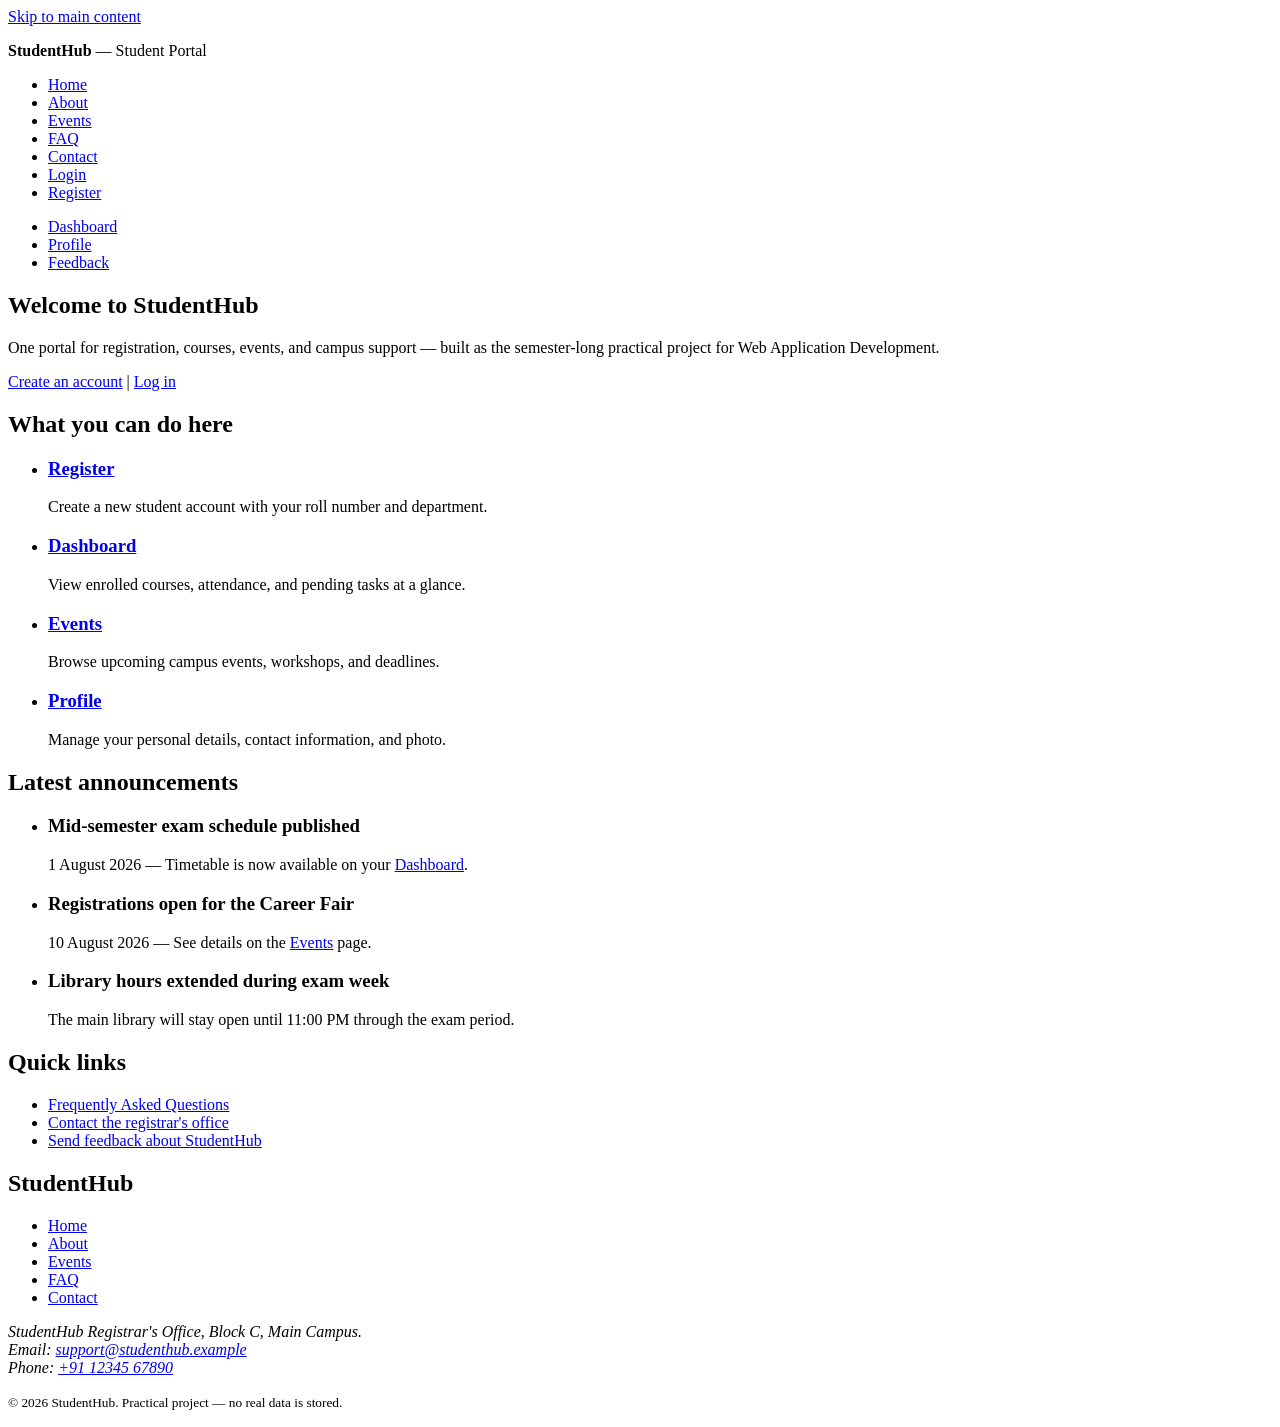
==== index.html @ 2d7009d5 "Initial commit: StudentHub project setup" ====
<!DOCTYPE html>
<html lang="en">
<head>
  <meta charset="UTF-8">
<meta name="viewport" content="width=device-width, initial-scale=1.0">
  <title>StudentHub | Home</title>
  <meta name="description" content="StudentHub is the semester-long student portal for course registration, events, profiles, and support.">
</head>
<body>

  <a href="#main">Skip to main content</a>

  <header>
    <p><strong>StudentHub</strong> &mdash; Student Portal</p>
    <nav aria-label="Primary">
      <ul>
        <li><a href="index.html" aria-current="page">Home</a></li>
        <li><a href="about.html">About</a></li>
        <li><a href="events.html">Events</a></li>
        <li><a href="faq.html">FAQ</a></li>
        <li><a href="contact.html">Contact</a></li>
        <li><a href="login.html">Login</a></li>
        <li><a href="register.html">Register</a></li>
      </ul>
    </nav>
    <nav aria-label="Student Portal">
      <ul>
        <li><a href="dashboard.html">Dashboard</a></li>
        <li><a href="profile.html">Profile</a></li>
        <li><a href="feedback.html">Feedback</a></li>
      </ul>
    </nav>
  </header>

  <main id="main">

    <section aria-labelledby="hero-heading">
      <h1 id="hero-heading">Welcome to StudentHub</h1>
      <p>One portal for registration, courses, events, and campus support &mdash; built as the semester-long practical project for Web Application Development.</p>
      <p>
        <a href="register.html">Create an account</a> |
        <a href="login.html">Log in</a>
      </p>
    </section>

    <section aria-labelledby="highlights-heading">
      <h2 id="highlights-heading">What you can do here</h2>
      <ul>
        <li>
          <h3><a href="register.html">Register</a></h3>
          <p>Create a new student account with your roll number and department.</p>
        </li>
        <li>
          <h3><a href="dashboard.html">Dashboard</a></h3>
          <p>View enrolled courses, attendance, and pending tasks at a glance.</p>
        </li>
        <li>
          <h3><a href="events.html">Events</a></h3>
          <p>Browse upcoming campus events, workshops, and deadlines.</p>
        </li>
        <li>
          <h3><a href="profile.html">Profile</a></h3>
          <p>Manage your personal details, contact information, and photo.</p>
        </li>
      </ul>
    </section>

    <section aria-labelledby="announcements-heading">
      <h2 id="announcements-heading">Latest announcements</h2>
      <ul>
        <li>
          <h3>Mid-semester exam schedule published</h3>
          <p><time datetime="2026-08-01">1 August 2026</time> &mdash; Timetable is now available on your <a href="dashboard.html">Dashboard</a>.</p>
        </li>
        <li>
          <h3>Registrations open for the Career Fair</h3>
          <p><time datetime="2026-08-10">10 August 2026</time> &mdash; See details on the <a href="events.html">Events</a> page.</p>
        </li>
        <li>
          <h3>Library hours extended during exam week</h3>
          <p>The main library will stay open until 11:00 PM through the exam period.</p>
        </li>
      </ul>
    </section>

    <section aria-labelledby="quick-links-heading">
      <h2 id="quick-links-heading">Quick links</h2>
      <ul>
        <li><a href="faq.html">Frequently Asked Questions</a></li>
        <li><a href="contact.html">Contact the registrar's office</a></li>
        <li><a href="feedback.html">Send feedback about StudentHub</a></li>
      </ul>
    </section>

  </main>

  <footer>
    <h2>StudentHub</h2>
    <nav aria-label="Footer">
      <ul>
        <li><a href="index.html">Home</a></li>
        <li><a href="about.html">About</a></li>
        <li><a href="events.html">Events</a></li>
        <li><a href="faq.html">FAQ</a></li>
        <li><a href="contact.html">Contact</a></li>
      </ul>
    </nav>
    <address>
      StudentHub Registrar's Office, Block C, Main Campus.<br>
      Email: <a href="mailto:support@studenthub.example">support@studenthub.example</a><br>
      Phone: <a href="tel:+911234567890">+91 12345 67890</a>
    </address>
    <p><small>&copy; 2026 StudentHub. Practical project &mdash; no real data is stored.</small></p>
  </footer>

</body>
</html>
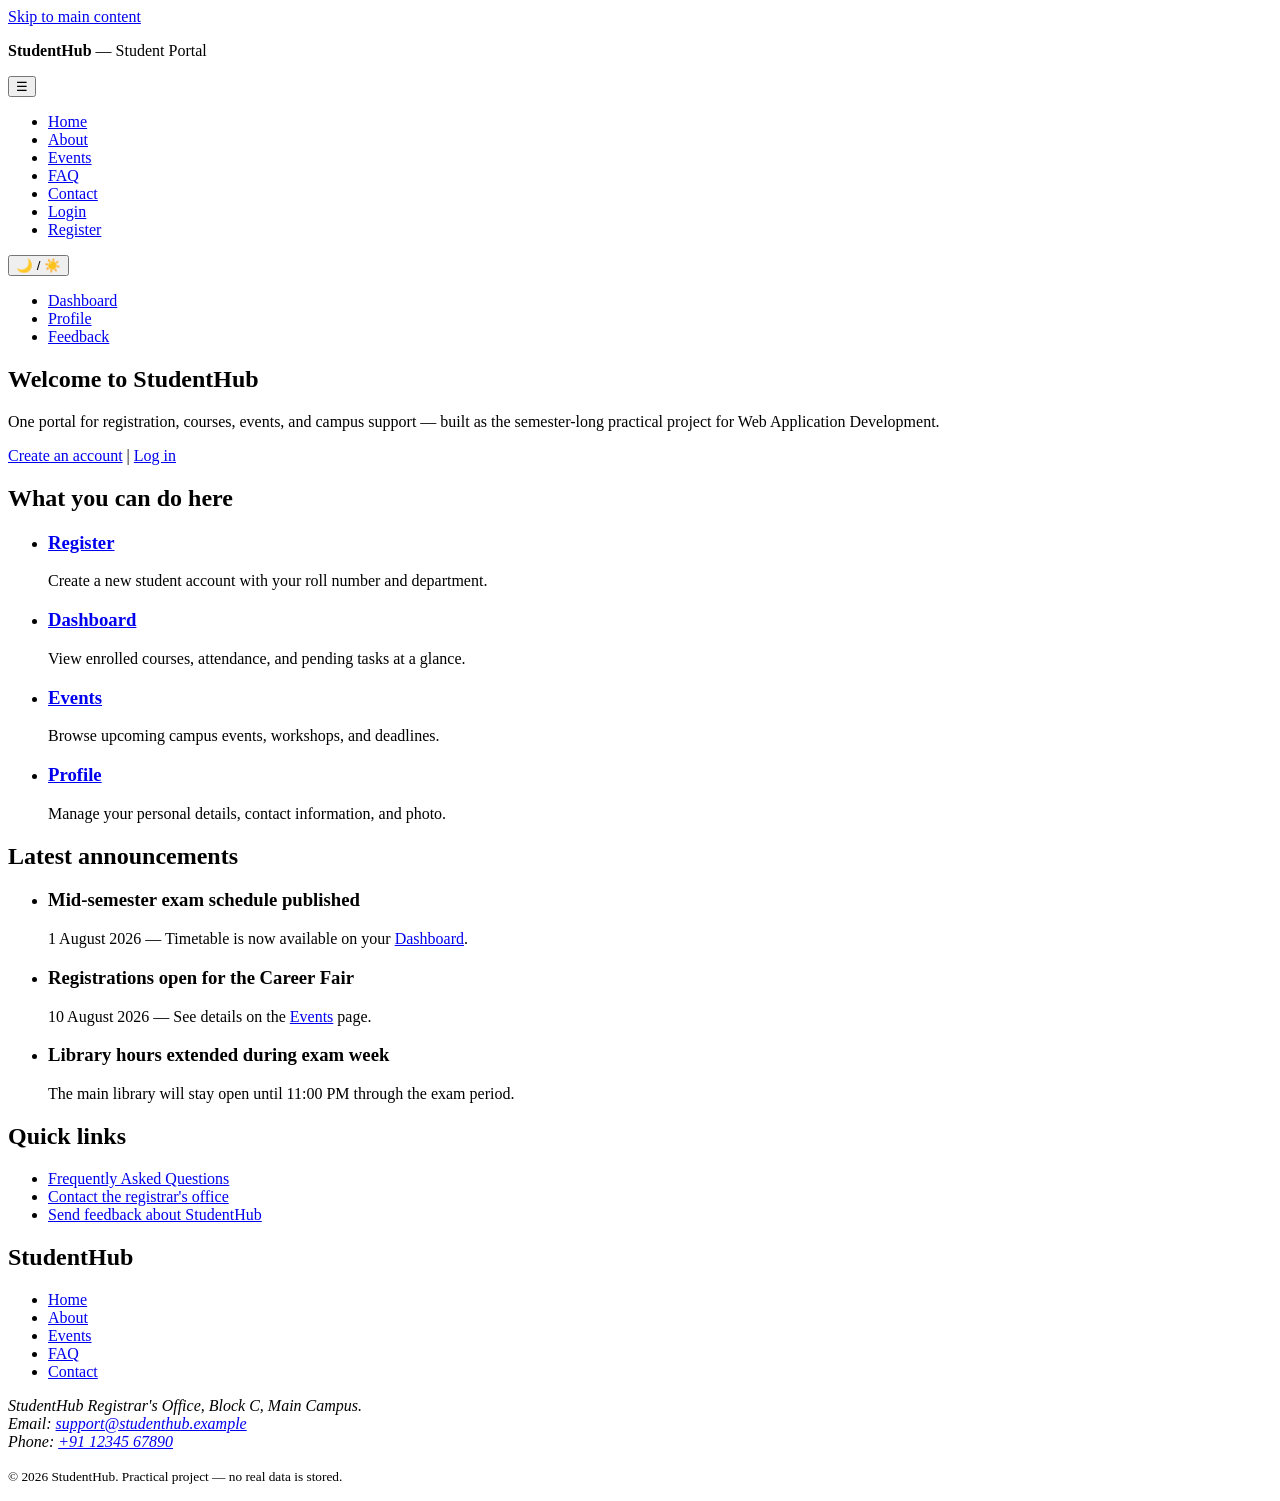
==== commit cccd8fd3: "completed practicals 1-4" ====
--- a/index.html
+++ b/index.html
@@ -5,6 +5,7 @@
 <meta name="viewport" content="width=device-width, initial-scale=1.0">
   <title>StudentHub | Home</title>
   <meta name="description" content="StudentHub is the semester-long student portal for course registration, events, profiles, and support.">
+  <link rel="stylesheet" href="style .css">
 </head>
 <body>
 
@@ -13,16 +14,22 @@
   <header>
     <p><strong>StudentHub</strong> &mdash; Student Portal</p>
     <nav aria-label="Primary">
-      <ul>
-        <li><a href="index.html" aria-current="page">Home</a></li>
+    <!-- Hamburger Menu Button -->
+    <button id="hamburger" aria-label="Toggle navigation">☰</button>
+
+    <ul>
+        <li><a href="index.html">Home</a></li>
         <li><a href="about.html">About</a></li>
         <li><a href="events.html">Events</a></li>
         <li><a href="faq.html">FAQ</a></li>
         <li><a href="contact.html">Contact</a></li>
         <li><a href="login.html">Login</a></li>
         <li><a href="register.html">Register</a></li>
-      </ul>
-    </nav>
+    </ul>
+
+    <!-- Theme Switcher Button -->
+    <button id="theme-toggle" aria-label="Toggle dark mode">🌙 / ☀️</button>
+</nav>
     <nav aria-label="Student Portal">
       <ul>
         <li><a href="dashboard.html">Dashboard</a></li>
@@ -112,6 +119,6 @@
     </address>
     <p><small>&copy; 2026 StudentHub. Practical project &mdash; no real data is stored.</small></p>
   </footer>
-
+<script src="script.js"></script>
 </body>
 </html>
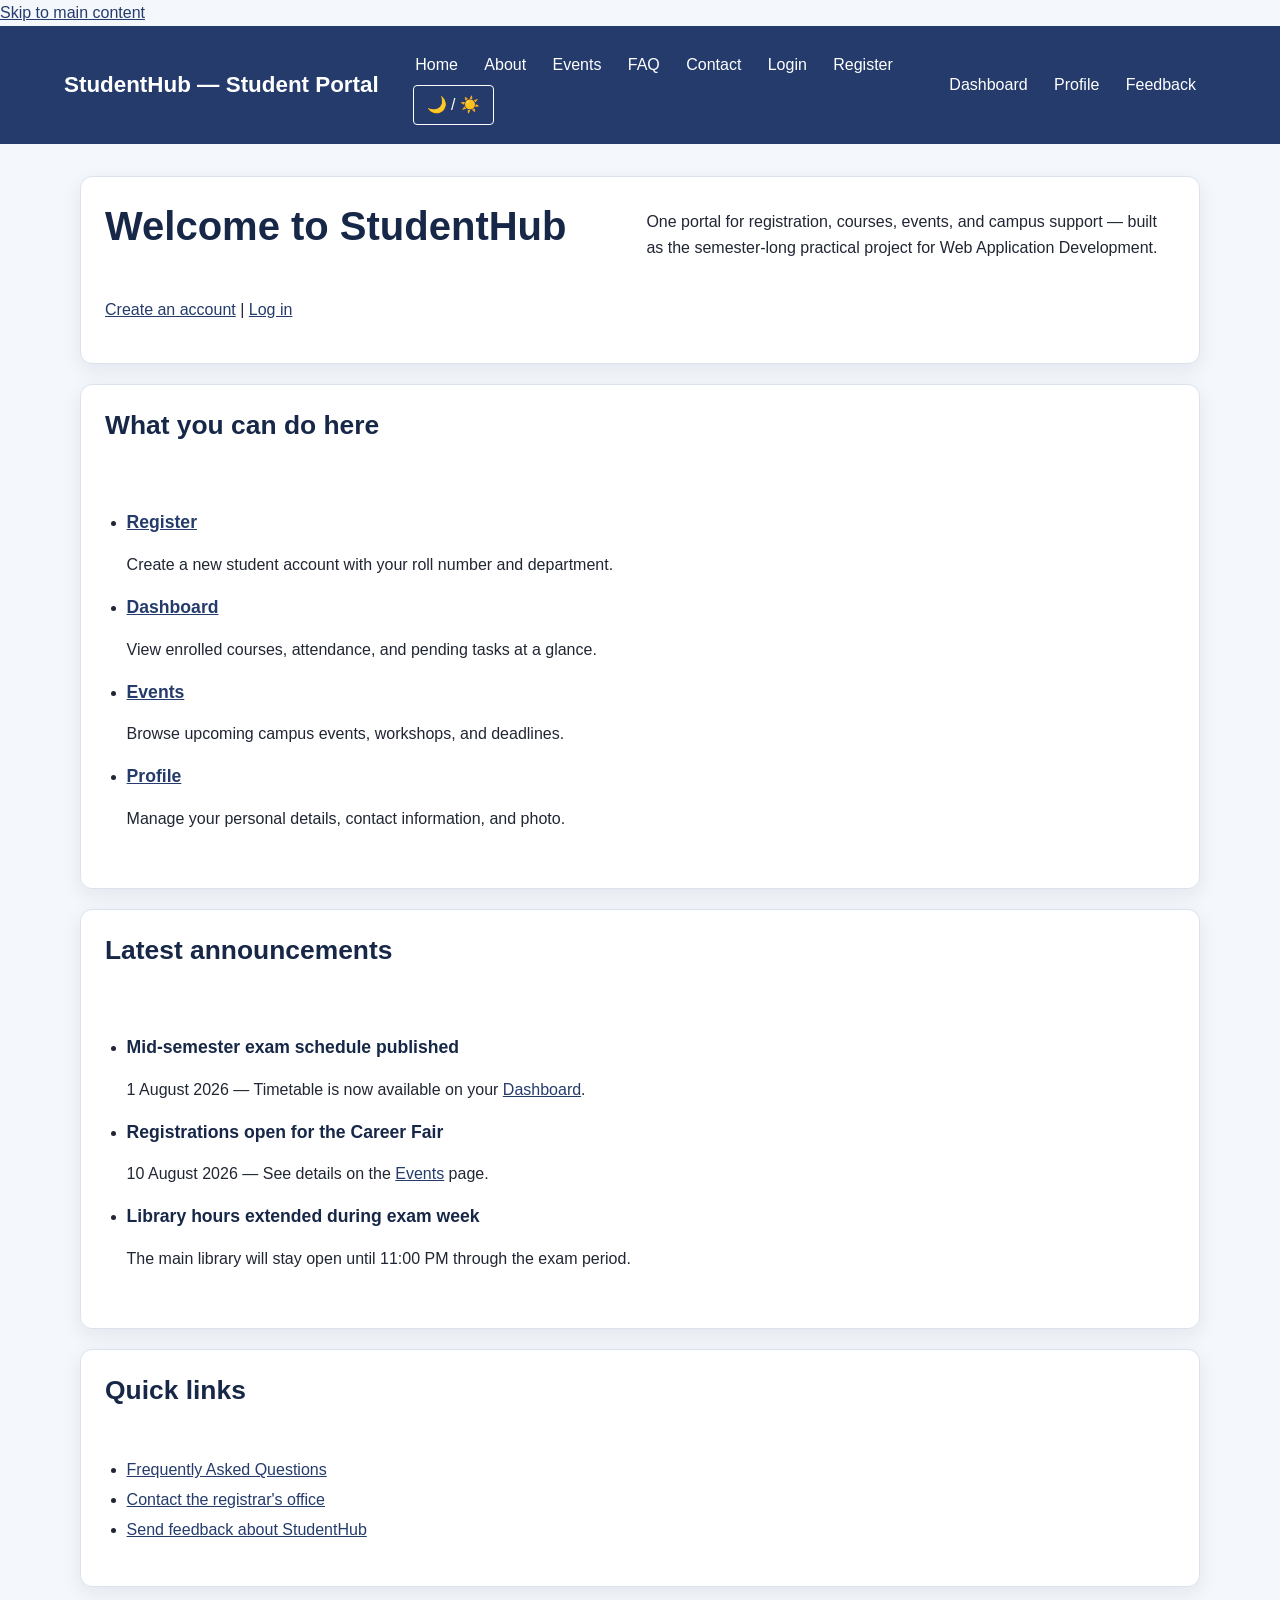
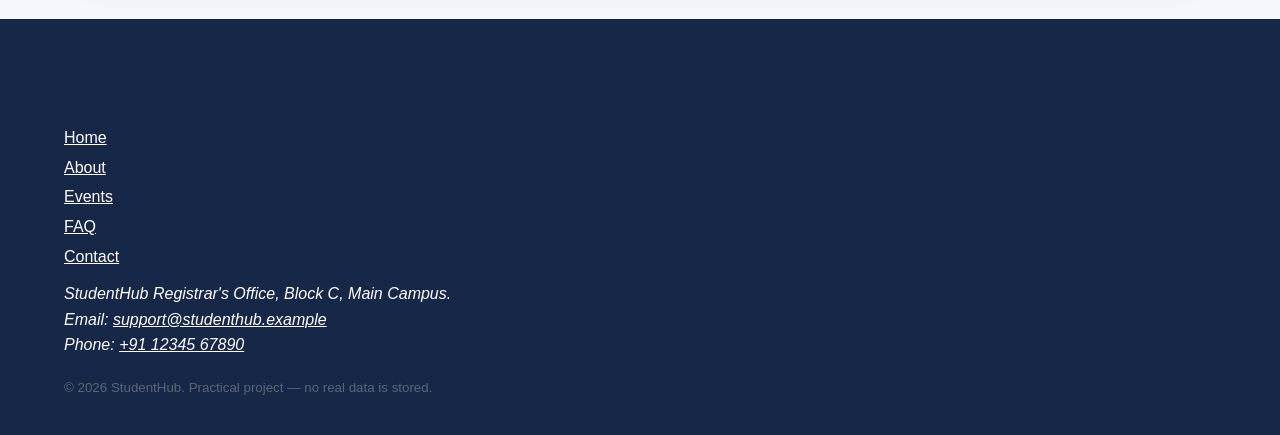
==== commit 890a112d: "Update StudentHub practicals 1-4" ====
--- a/index.html
+++ b/index.html
@@ -5,7 +5,7 @@
 <meta name="viewport" content="width=device-width, initial-scale=1.0">
   <title>StudentHub | Home</title>
   <meta name="description" content="StudentHub is the semester-long student portal for course registration, events, profiles, and support.">
-  <link rel="stylesheet" href="style .css">
+  <link rel="stylesheet" href="style.css">
 </head>
 <body>
 
--- a/style.css
+++ b/style.css
@@ -0,0 +1,592 @@
+/* StudentHub — Practical 
+*/
+
+:root {
+  --primary: #243b6b;
+  --primary-dark: #172747;
+  --accent: #5577bd;
+  --background: #f4f7fb;
+  --surface: #ffffff;
+  --text: #202633;
+  --muted: #5c6678;
+  --border: #dce3ed;
+  --success: #e8f7ee;
+  --radius: 12px;
+  --shadow: 0 6px 20px rgba(25, 43, 76, 0.08);
+}
+
+* {
+  box-sizing: border-box;
+}
+
+html {
+  scroll-behavior: smooth;
+}
+
+body {
+  margin: 0;
+  font-family: Arial, Helvetica, sans-serif;
+  font-size: 16px;
+  line-height: 1.6;
+  color: var(--text);
+  background: var(--background);
+  transition: background-color 0.3s ease, color 0.3s ease;
+}
+
+img {
+  max-width: 100%;
+  height: auto;
+}
+
+a {
+  color: var(--primary);
+}
+
+a:focus-visible,
+button:focus-visible,
+input:focus-visible,
+select:focus-visible,
+textarea:focus-visible {
+  outline: 3px solid #f0b429;
+  outline-offset: 3px;
+}
+
+header {
+  background: var(--primary);
+  color: #fff;
+  padding: 1rem 5%;
+}
+
+header p {
+  margin: 0 0 0.75rem;
+  font-size: 1.4rem;
+  font-weight: 700;
+}
+
+header nav {
+  display: inline-block;
+  margin: 0.2rem 0.6rem 0.2rem 0;
+}
+
+nav ul,
+nav ol {
+  margin: 0;
+  padding: 0;
+  list-style: none;
+}
+
+header nav ul {
+  display: flex;
+  flex-wrap: wrap;
+  gap: 0.35rem;
+}
+
+header nav li {
+  margin: 0;
+}
+
+header a {
+  display: inline-block;
+  color: #fff;
+  text-decoration: none;
+  padding: 0.45rem 0.65rem;
+  border-radius: 7px;
+}
+
+header a:hover,
+header a[aria-current="page"] {
+  background: var(--accent);
+}
+
+/* Hide Hamburger button by default on desktop */
+#hamburger {
+  display: none;
+  background: none;
+  border: 1px solid #fff;
+  color: #fff;
+  font-size: 1.3rem;
+  padding: 0.2rem 0.5rem;
+  cursor: pointer;
+  border-radius: 4px;
+}
+
+/* Theme Switcher Button */
+#theme-toggle {
+  cursor: pointer;
+  background: none;
+  border: 1px solid #fff;
+  color: #fff;
+  padding: 0.4rem 0.8rem;
+  border-radius: 4px;
+  margin-left: 0.5rem;
+}
+
+body > nav[aria-label="Breadcrumb"] {
+  background: var(--surface);
+  padding: 0.65rem 5%;
+  border-bottom: 1px solid var(--border);
+  font-size: 0.92rem;
+}
+
+body > nav[aria-label="Breadcrumb"] ol {
+  display: flex;
+  flex-wrap: wrap;
+  gap: 0.35rem;
+}
+
+body > nav[aria-label="Breadcrumb"] li:not(:last-child)::after {
+  content: " /";
+  color: var(--muted);
+}
+
+main {
+  width: min(1120px, 92%);
+  margin: 1.5rem auto;
+  min-height: 55vh;
+}
+
+h1,
+h2,
+h3 {
+  color: var(--primary-dark);
+  line-height: 1.25;
+}
+
+h1 {
+  font-size: clamp(1.7rem, 4vw, 2.5rem);
+  margin: 0 0 1rem;
+}
+
+h2 {
+  font-size: clamp(1.25rem, 2.5vw, 1.65rem);
+  margin-top: 1.5rem;
+}
+
+h3 {
+  font-size: 1.1rem;
+}
+
+p {
+  margin-top: 0.5rem;
+}
+
+section,
+article,
+aside,
+form,
+main > div {
+  min-width: 0;
+}
+
+section,
+article,
+aside {
+  margin-bottom: 1.25rem;
+}
+
+main > section,
+main > article,
+main > aside,
+main > form,
+main > div,
+form,
+article {
+  background: var(--surface);
+  border: 1px solid var(--border);
+  border-radius: var(--radius);
+  padding: 1rem;
+  box-shadow: var(--shadow);
+}
+
+main > h1 + p {
+  color: var(--muted);
+}
+
+main > section > h2:first-child,
+main > article > h2:first-child {
+  margin-top: 0;
+}
+
+header,
+footer {
+  display: flex;
+  flex-direction: column;
+  gap: 0.5rem;
+}
+
+main > section,
+main > article {
+  display: grid;
+  grid-template-columns: minmax(0, 1fr);
+  gap: 0.8rem;
+}
+
+main > section > h2,
+main > article > h2 {
+  grid-column: 1 / -1;
+}
+
+form {
+  display: grid;
+  grid-template-columns: minmax(0, 1fr);
+  gap: 0.8rem;
+}
+
+label {
+  display: block;
+  font-weight: 600;
+  margin-bottom: 0.25rem;
+}
+
+input,
+select,
+textarea,
+button {
+  font: inherit;
+}
+
+input,
+select,
+textarea {
+  display: block;
+  width: 100%;
+  max-width: 100%;
+  padding: 0.7rem 0.75rem;
+  border: 1px solid #aeb9ca;
+  border-radius: 7px;
+  background: #fff;
+  color: var(--text);
+}
+
+textarea {
+  min-height: 120px;
+  resize: vertical;
+}
+
+button:not(#hamburger):not(#theme-toggle),
+input[type="submit"],
+input[type="reset"],
+input[type="button"] {
+  width: auto;
+  max-width: 100%;
+  padding: 0.65rem 1rem;
+  border: 0;
+  border-radius: 7px;
+  background: var(--primary);
+  color: #fff;
+  cursor: pointer;
+}
+
+button:not(#hamburger):not(#theme-toggle):hover,
+input[type="submit"]:hover,
+input[type="reset"]:hover,
+input[type="button"]:hover {
+  background: var(--primary-dark);
+}
+
+input[type="checkbox"],
+input[type="radio"] {
+  display: inline-block;
+  width: auto;
+  margin-right: 0.4rem;
+}
+
+table {
+  width: 100%;
+  border-collapse: collapse;
+  margin: 1rem 0;
+  background: var(--surface);
+}
+
+th,
+td {
+  border: 1px solid var(--border);
+  padding: 0.65rem;
+  text-align: left;
+  vertical-align: top;
+}
+
+th {
+  background: #e9eef8;
+  color: var(--primary-dark);
+}
+
+footer {
+  background: var(--primary-dark);
+  color: #fff;
+  padding: 1.2rem 5%;
+  margin-top: 2rem;
+}
+
+footer a {
+  color: #fff;
+}
+
+ul,
+ol {
+  padding-left: 1.35rem;
+}
+
+li {
+  margin-bottom: 0.25rem;
+}
+
+hr {
+  border: 0;
+  border-top: 1px solid var(--border);
+  margin: 1.25rem 0;
+}
+
+small,
+.muted {
+  color: var(--muted);
+}
+
+/* 
+   Practical 4: Dark Mode Styling (Global)
+   */
+body.dark-mode {
+  background-color: #121212;
+  color: #ffffff;
+}
+
+body.dark-mode header,
+body.dark-mode footer {
+  background-color: #1a1a1a;
+  border-color: #333;
+}
+
+body.dark-mode .card,
+body.dark-mode main > section,
+body.dark-mode main > article,
+body.dark-mode main > form,
+body.dark-mode body > nav[aria-label="Breadcrumb"],
+body.dark-mode table,
+body.dark-mode th {
+  background-color: #1e1e1e;
+  color: #ffffff;
+  border-color: #333;
+}
+
+body.dark-mode th {
+  color: #66b3ff;
+}
+
+body.dark-mode input,
+body.dark-mode select,
+body.dark-mode textarea {
+  background-color: #2a2a2a;
+  color: #ffffff;
+  border-color: #444;
+}
+body.dark-mode h1,
+body.dark-mode h2,
+body.dark-mode h3,
+body.dark-mode h4,
+body.dark-mode h5,
+body.dark-mode h6,
+body.dark-mode p,
+body.dark-mode span,
+body.dark-mode label,
+body.dark-mode li,
+body.dark-mode td,
+body.dark-mode a {
+  color: #e0e0e0;
+}
+
+body.dark-mode a:hover {
+  color: #66b3ff;
+}
+
+/* 
+   Media Queries (Responsive Layout & Mobile Menu)
+    */
+
+/* Tablet */
+@media (min-width: 600px) {
+  main {
+    width: min(1120px, 90%);
+    margin: 2rem auto;
+  }
+
+  main > section,
+  main > article {
+    grid-template-columns: repeat(2, minmax(0, 1fr));
+    padding: 1.25rem;
+  }
+
+  form {
+    grid-template-columns: repeat(2, minmax(0, 1fr));
+    padding: 1.25rem;
+  }
+
+  form > h2,
+  form > p,
+  form > fieldset,
+  form > textarea,
+  form > button,
+  form > input[type="submit"],
+  form > input[type="reset"],
+  form > .full-width {
+    grid-column: 1 / -1;
+  }
+
+  header {
+    flex-direction: row;
+    align-items: center;
+    justify-content: space-between;
+    flex-wrap: wrap;
+  }
+
+  header p {
+    margin: 0;
+  }
+}
+
+/* Desktop */
+@media (min-width: 900px) {
+  main {
+    width: min(1120px, 88%);
+  }
+
+  main > section:has(> article),
+  main > article:has(> article) {
+    grid-template-columns: repeat(3, minmax(0, 1fr));
+  }
+
+  main > section,
+  main > article {
+    padding: 1.5rem;
+  }
+
+  form {
+    column-gap: 1.25rem;
+    row-gap: 1rem;
+  }
+}
+
+/* Mobile Menu & Small Screens */
+@media (max-width: 767px) {
+  #hamburger {
+    display: block;
+  }
+
+  #nav-menu {
+    display: none;
+    flex-direction: column;
+    width: 100%;
+    margin-top: 0.5rem;
+  }
+
+  #nav-menu.active {
+    display: flex;
+  }
+}
+
+/* Small phones */
+@media (max-width: 599px) {
+  header {
+    padding: 1rem 4%;
+  }
+
+  header nav ul {
+    gap: 0.2rem;
+  }
+
+  header a {
+    padding: 0.4rem 0.5rem;
+    font-size: 0.92rem;
+  }
+
+  main {
+    width: 92%;
+    margin: 1rem auto;
+  }
+
+  main > section,
+  main > article,
+  main > div,
+  main > form,
+  form {
+    padding: 0.85rem;
+  }
+
+  table {
+    display: block;
+    overflow-x: auto;
+    white-space: nowrap;
+  }
+th, td {
+    padding: 0.5rem;
+  }
+  /* Dark mode fixes for all pages */
+body.dark-mode {
+    background: #121212;
+    color: #e0e0e0;
+}
+
+body.dark-mode main > section,
+body.dark-mode main > article,
+body.dark-mode main > aside,
+body.dark-mode main > div,
+body.dark-mode main > form,
+body.dark-mode form,
+body.dark-mode table,
+body.dark-mode fieldset {
+    background: #1e1e1e;
+    color: #e0e0e0;
+    border-color: #444;
+}
+
+body.dark-mode h1,
+body.dark-mode h2,
+body.dark-mode h3,
+body.dark-mode p,
+body.dark-mode label,
+body.dark-mode legend,
+body.dark-mode li,
+body.dark-mode td {
+    color: #e0e0e0;
+}
+
+body.dark-mode input:not([type="checkbox"]):not([type="radio"]),
+body.dark-mode select,
+body.dark-mode textarea {
+    background: #2a2a2a;
+    color: #fff;
+    border-color: #555;
+}
+
+body.dark-mode input::placeholder,
+body.dark-mode textarea::placeholder {
+    color: #bbb;
+}
+
+body.dark-mode > nav[aria-label="Breadcrumb"] {
+    background: #1e1e1e;
+    color: #e0e0e0;
+    border-color: #444;
+}
+
+body.dark-mode > nav[aria-label="Breadcrumb"] a {
+    color: #8ab4f8;
+}
+
+body.dark-mode header,
+body.dark-mode footer {
+    background: #1a1a1a;
+    color: #fff;
+}
+
+body.dark-mode header p,
+body.dark-mode header a,
+body.dark-mode footer a {
+    color: #fff;
+}
+
+body.dark-mode #theme-toggle {
+    color: #fff;
+    border-color: #aaa;
+}
+
+}
